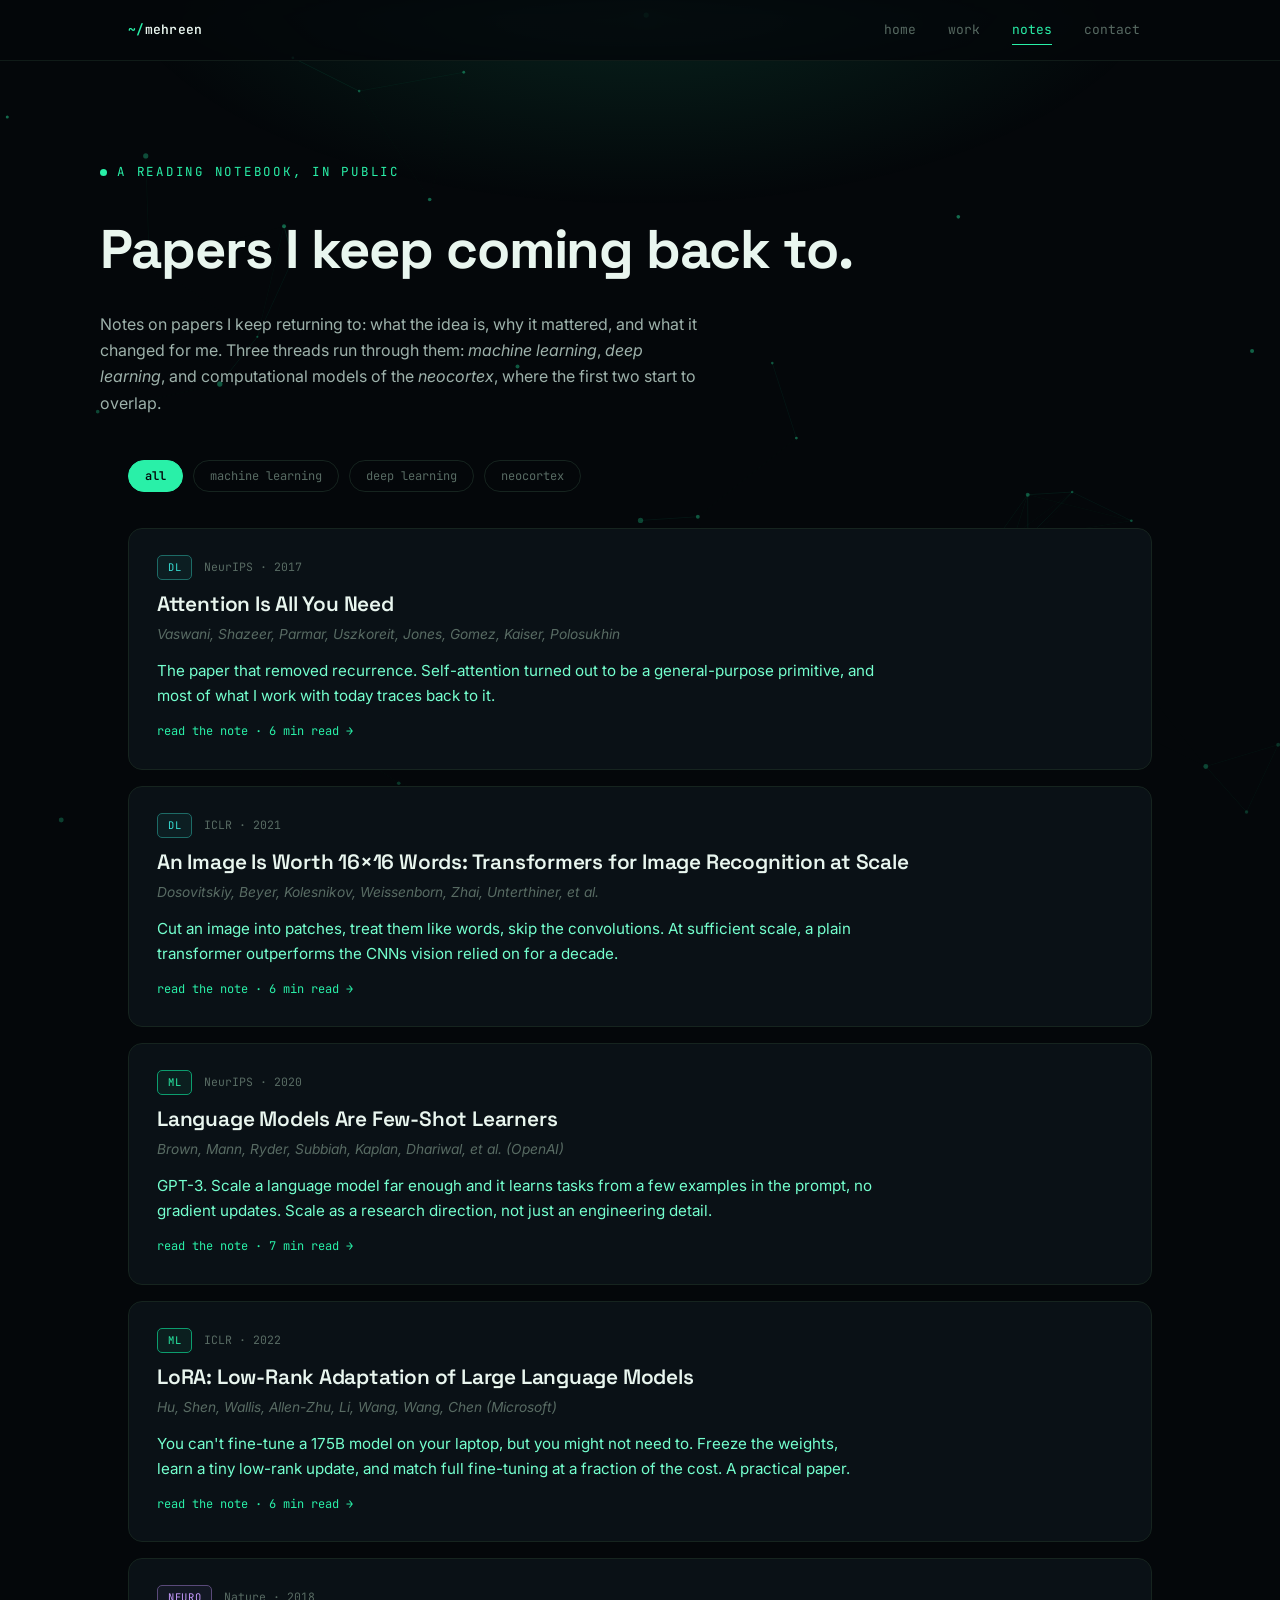
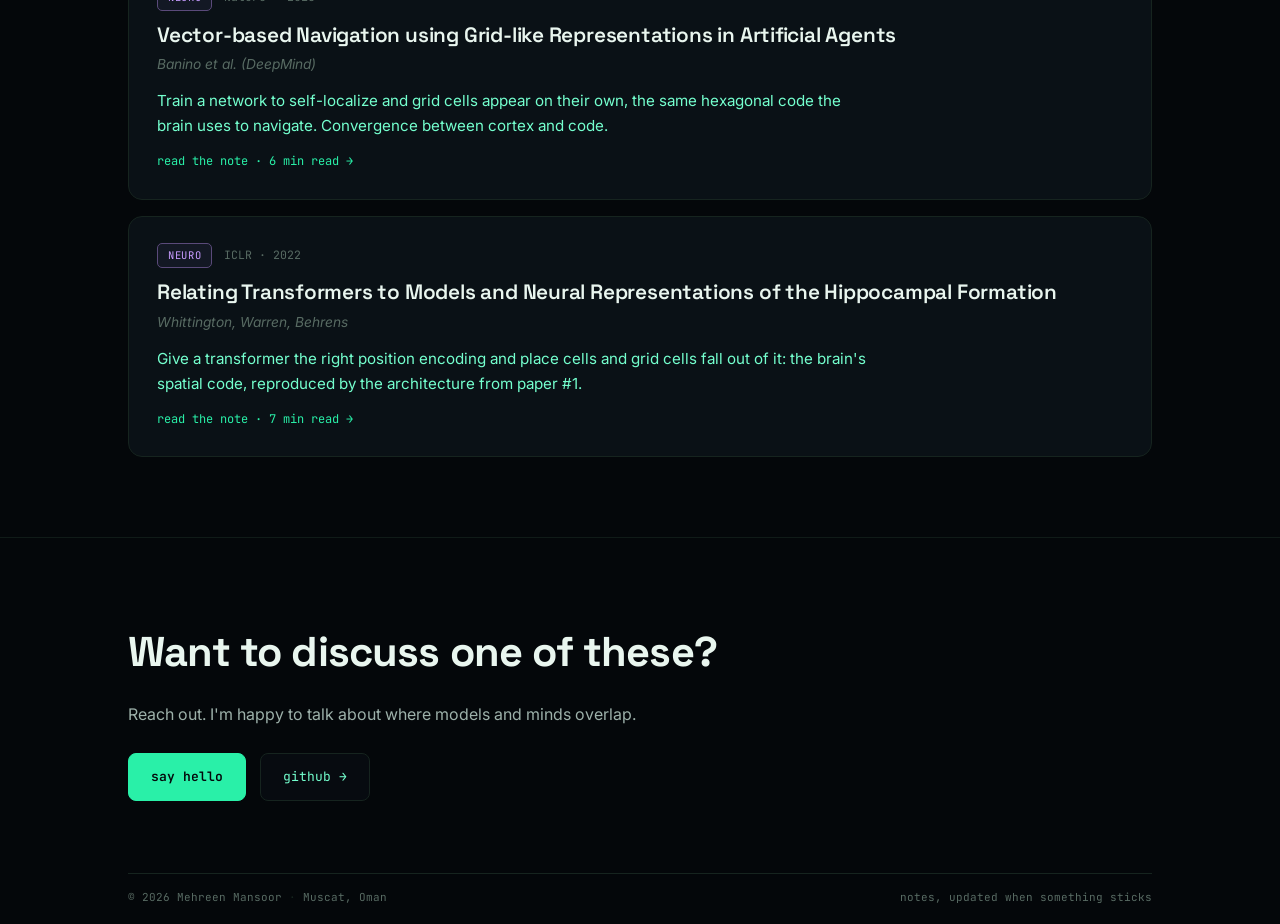
==== papers.html @ 43a65674 "Initial GitHub Pages site" ====
<!DOCTYPE html>
<html lang="en">
<head>
<meta charset="UTF-8">
<meta name="viewport" content="width=device-width, initial-scale=1.0">
<title>Notes — Papers I Love · Mehreen Mansoor</title>
<meta name="description" content="Paper notes by Mehreen Mansoor: machine learning, deep learning, and computational models of the neocortex.">
<link rel="preconnect" href="https://fonts.googleapis.com">
<link rel="preconnect" href="https://fonts.gstatic.com" crossorigin>
<link href="https://fonts.googleapis.com/css2?family=Space+Grotesk:wght@400;500;600;700&family=JetBrains+Mono:wght@400;500;600&family=Inter:wght@400;500;600&display=swap" rel="stylesheet">
<link rel="stylesheet" href="assets/style.css">
</head>
<body data-base="">
<canvas id="neural"></canvas>

<nav><div class="wrap nav-inner">
  <a class="nav-logo" href="index.html"><span class="tilde">~/</span>mehreen</a>
  <div class="nav-links">
    <a href="index.html">home</a>
    <a href="work.html">work</a>
    <a href="papers.html" class="active">notes</a>
    <a href="index.html#contact">contact</a>
  </div>
</div></nav>

<div class="wrap page-head">
  <span class="eyebrow"><span class="dot"></span> a reading notebook, in public</span>
  <h1>Papers I keep coming back to.</h1>
  <p>Notes on papers I keep returning to: what the idea is, why it mattered, and what it changed for me. Three threads run through them: <em>machine learning</em>, <em>deep learning</em>, and computational models of the <em>neocortex</em>, where the first two start to overlap.</p>
</div>

<main class="wrap" style="padding-bottom:40px;">
  <div class="filters">
    <button class="filter active" data-filter="all">all</button>
    <button class="filter" data-filter="ml">machine learning</button>
    <button class="filter" data-filter="dl">deep learning</button>
    <button class="filter" data-filter="neuro">neocortex</button>
  </div>
  <div class="paper-list" id="paper-list"></div>
</main>

<footer id="contact"><div class="wrap">
  <div class="foot-cta reveal">
    <h2>Want to discuss one of these?</h2>
    <p>Reach out. I'm happy to talk about where models and minds overlap.</p>
    <div class="foot-links" id="foot-links"></div>
  </div>
  <div class="statusbar">
    <div class="left"><span id="foot-name"></span><span id="foot-loc"></span></div>
    <span>notes, updated when something sticks</span>
  </div>
</div></footer>

<script src="assets/data.js"></script>
<script src="assets/papers.js"></script>
<script src="assets/app.js"></script>
</body>
</html>
---- assets/style.css ----
/* ============================================================
   mehreen.dev — theme & layout
   All colors live in :root. Change --accent to re-theme.
   ============================================================ */
:root{
  --bg:        #04070a;
  --bg-2:      #070c10;
  --panel:     #0a1116;
  --panel-2:   #0c141a;
  --line:      #16241f;
  --line-soft: #101b18;
  --text:      #9db1aa;
  --bright:    #e9f6ef;
  --dim:       #586b63;
  --accent:    #29f0a8;   /* emerald — the bling */
  --accent-2:  #74ffce;
  --accent-deep:#0c9d6e;
  --cyan:      #38e0d6;   /* secondary accent */
  --glow:      rgba(41,240,168,.55);
  --glow-soft: rgba(41,240,168,.14);

  --sx-kw:  #29f0a8;
  --sx-fn:  #38e0d6;
  --sx-str: #cfeede;
  --sx-cm:  #3d5249;

  --mono: "JetBrains Mono", ui-monospace, monospace;
  --disp: "Space Grotesk", sans-serif;
  --body: "Inter", system-ui, sans-serif;

  --maxw: 1080px;
}

*{ margin:0; padding:0; box-sizing:border-box; }
html{ scroll-behavior:smooth; }
body{
  background:var(--bg);
  color:var(--text);
  font-family:var(--body);
  font-size:16px; line-height:1.65;
  -webkit-font-smoothing:antialiased;
  overflow-x:hidden;
  animation:pageIn .6s ease both;
}
@keyframes pageIn{ from{ opacity:0; } to{ opacity:1; } }
::selection{ background:var(--accent); color:#04070a; }

/* canvas backdrop sits behind everything */
#neural{
  position:fixed; inset:0; z-index:0; pointer-events:none;
  opacity:.9;
}
/* atmospheric glow at top */
body::before{
  content:""; position:fixed; inset:0; z-index:0; pointer-events:none;
  background:radial-gradient(60% 40% at 50% -5%, var(--glow-soft), transparent 70%);
}

a{ color:var(--accent-2); text-decoration:none; }
a:hover{ color:var(--accent); }
a:focus-visible, button:focus-visible{
  outline:2px solid var(--accent); outline-offset:3px; border-radius:3px;
}

.wrap{ max-width:var(--maxw); margin:0 auto; padding:0 28px; position:relative; z-index:2; }

/* ---------------- nav ---------------- */
nav{
  position:sticky; top:0; z-index:40;
  background:#04070ad9; backdrop-filter:blur(12px);
  border-bottom:1px solid var(--line-soft);
}
.nav-inner{
  display:flex; align-items:center; justify-content:space-between;
  height:60px; font-family:var(--mono); font-size:13px;
}
.nav-logo{ color:var(--bright); font-weight:600; letter-spacing:.02em; }
.nav-logo .tilde{ color:var(--accent); }
.nav-logo:hover{ color:var(--bright); }
.nav-links{ display:flex; gap:8px; }
.nav-links a{
  color:var(--dim); padding:6px 12px; border-radius:6px;
  position:relative; transition:color .18s;
}
.nav-links a:hover{ color:var(--accent-2); }
.nav-links a.active{ color:var(--accent); }
.nav-links a::after{
  content:""; position:absolute; left:12px; right:12px; bottom:2px; height:1px;
  background:var(--accent); transform:scaleX(0); transform-origin:left;
  transition:transform .22s ease;
}
.nav-links a:hover::after, .nav-links a.active::after{ transform:scaleX(1); }

/* ---------------- hero ---------------- */
header.hero{ padding:120px 0 84px; position:relative; }
.eyebrow{
  font-family:var(--mono); font-size:12.5px; color:var(--accent);
  letter-spacing:.14em; text-transform:uppercase; margin-bottom:22px;
  display:inline-flex; align-items:center; gap:10px;
}
.eyebrow .dot{
  width:7px; height:7px; border-radius:50%; background:var(--accent);
  box-shadow:0 0 0 0 var(--glow); animation:pulse 2.4s infinite;
}
@keyframes pulse{
  0%{ box-shadow:0 0 0 0 var(--glow); }
  70%{ box-shadow:0 0 0 9px rgba(41,240,168,0); }
  100%{ box-shadow:0 0 0 0 rgba(41,240,168,0); }
}
.hero h1{
  font-family:var(--disp); font-weight:700; color:var(--bright);
  font-size:clamp(2.8rem, 7.5vw, 5.4rem); line-height:.98;
  letter-spacing:-0.03em; margin-bottom:24px;
}
.hero h1 .grad{
  background:linear-gradient(105deg, var(--accent) 0%, var(--cyan) 60%, var(--accent-2) 100%);
  -webkit-background-clip:text; background-clip:text; color:transparent;
  filter:drop-shadow(0 0 26px rgba(41,240,168,.22));
}
/* staggered word entrance */
.hero h1 .w{ display:inline-block; opacity:0; transform:translateY(22px); animation:wordUp .7s cubic-bezier(.2,.7,.2,1) forwards; }
.hero h1 .w:nth-child(2){ animation-delay:.08s; }
@keyframes wordUp{ to{ opacity:1; transform:none; } }

.hero-sub{ font-family:var(--mono); font-size:1rem; color:var(--text); min-height:1.6em; margin-bottom:14px; }
.hero-sub .type-cursor{ display:inline-block; width:9px; height:1.05em; background:var(--accent); vertical-align:-2px; margin-left:2px; animation:blink 1.1s steps(1) infinite; }
@keyframes blink{ 50%{ opacity:0; } }
.hero-lead{ font-size:1.1rem; max-width:54ch; color:var(--text); }
.hero-cta{ margin-top:34px; display:flex; gap:14px; flex-wrap:wrap; align-items:center; }
.hero-meta{ margin-top:30px; font-family:var(--mono); font-size:12.5px; color:var(--dim); display:flex; gap:8px 22px; flex-wrap:wrap; }
.hero-meta a{ color:var(--dim); } .hero-meta a:hover{ color:var(--accent-2); }
.hero-meta b{ color:var(--accent); font-weight:500; margin-right:7px; }

.btn{
  font-family:var(--mono); font-size:13px; padding:12px 22px; border-radius:8px;
  border:1px solid var(--line); color:var(--accent-2); background:#0a111680;
  transition:border-color .18s, background .18s, transform .18s, box-shadow .18s;
}
.btn:hover{ border-color:var(--accent); color:var(--accent); transform:translateY(-2px); box-shadow:0 10px 30px -14px var(--glow); }
.btn.solid{ background:var(--accent); color:#04070a; font-weight:600; border-color:var(--accent); }
.btn.solid:hover{ background:var(--accent-2); border-color:var(--accent-2); color:#04070a; }

/* ---------------- stats band ---------------- */
.stats{
  display:grid; grid-template-columns:repeat(4,1fr); gap:1px;
  background:var(--line-soft); border:1px solid var(--line-soft); border-radius:8px;
  overflow:hidden; margin-top:8px;
}
.stat{ background:var(--bg-2); padding:26px 24px; min-width:0; }
.stat .n{ font-family:var(--disp); font-weight:700; font-size:2.2rem; color:var(--bright); letter-spacing:-.02em; }
.stat .n .accent{ color:var(--accent); }
.stat .l{ font-family:var(--mono); font-size:11.5px; color:var(--dim); margin-top:6px; letter-spacing:.02em; text-transform:lowercase; }

/* ---------------- sections ---------------- */
section{ padding:72px 0; }
section + section{ border-top:1px solid var(--line-soft); }
.sec-head{
  font-family:var(--mono); font-size:13px; color:var(--accent);
  display:flex; align-items:center; gap:14px; margin-bottom:40px; letter-spacing:.04em;
}
.sec-head .hash{ color:var(--dim); }
.sec-head .muted{ color:var(--dim); }
.sec-head .rule{ flex:1; height:1px; background:linear-gradient(90deg, var(--line) 0%, transparent 100%); }

/* about */
.about-grid{ display:grid; grid-template-columns:1.6fr 1fr; gap:52px; }
.about-grid p + p{ margin-top:16px; }
.now{ border:1px solid var(--line); border-radius:8px; padding:24px; background:var(--panel); min-width:0; }
.now h4{ font-family:var(--mono); font-size:12px; color:var(--accent); letter-spacing:.06em; text-transform:uppercase; margin-bottom:16px; display:flex; align-items:center; gap:9px; }
.now h4 .dot{ width:7px; height:7px; border-radius:50%; background:var(--accent); animation:pulse 2.4s infinite; }
.now ul{ list-style:none; }
.now li{ position:relative; padding-left:22px; font-size:.93rem; margin:12px 0; overflow-wrap:break-word; }
.now li::before{ content:"▸"; position:absolute; left:0; color:var(--accent); font-size:.8rem; top:2px; }

/* skills */
.skill-row{ display:grid; grid-template-columns:170px 1fr; gap:16px 32px; padding:16px 0; align-items:baseline; }
.skill-row + .skill-row{ border-top:1px dashed var(--line); }
.skill-row .g{ font-family:var(--mono); font-size:12px; color:var(--dim); letter-spacing:.03em; }
.skill-row .g::before{ content:"// "; color:var(--line); }
.chips{ display:flex; flex-wrap:wrap; gap:9px; }
.chip{
  font-family:var(--mono); font-size:12.5px; color:var(--text);
  border:1px solid var(--line); border-radius:6px; padding:5px 12px; background:#0a111680;
  transition:border-color .16s, color .16s, box-shadow .16s, transform .16s;
}
.chip:hover{ border-color:var(--accent); color:var(--accent); box-shadow:0 0 18px -8px var(--glow); transform:translateY(-1px); }

/* experience timeline */
.xp{ display:grid; grid-template-columns:210px 1fr; gap:6px 38px; padding:30px 0; }
.xp + .xp{ border-top:1px dashed var(--line); }
.xp-when{ font-family:var(--mono); font-size:12.5px; color:var(--accent); padding-top:5px; }
.xp-when .where{ display:block; color:var(--dim); margin-top:4px; }
.xp h3{ font-family:var(--disp); color:var(--bright); font-size:1.15rem; font-weight:600; letter-spacing:-.01em; }
.xp h3 .org{ color:var(--accent); }
.xp ul{ list-style:none; margin-top:12px; }
.xp li{ position:relative; padding-left:22px; font-size:.95rem; margin-top:8px; }
.xp li::before{ content:"▸"; position:absolute; left:0; color:var(--accent-deep); font-size:.78rem; top:3px; }

/* projects */
.proj-grid{ display:grid; grid-template-columns:repeat(2,1fr); gap:18px; }
.proj{
  border:1px solid var(--line); border-radius:8px; padding:24px; background:var(--panel);
  display:flex; flex-direction:column; gap:11px; position:relative; overflow:hidden;
  transition:border-color .2s, transform .2s, box-shadow .2s;
  min-width:0;
}
.proj::after{
  content:""; position:absolute; inset:0; border-radius:8px; pointer-events:none;
  background:radial-gradient(120% 80% at 100% 0%, var(--glow-soft), transparent 55%);
  opacity:0; transition:opacity .25s;
}
.proj:hover{ border-color:var(--accent); transform:translateY(-3px); box-shadow:0 20px 50px -28px var(--glow); }
.proj:hover::after{ opacity:1; }
.proj h3{ font-family:var(--disp); color:var(--bright); font-size:1.08rem; font-weight:600; line-height:1.25; overflow-wrap:break-word; }
.proj .stack{ font-family:var(--mono); font-size:11px; color:var(--accent); letter-spacing:.01em; line-height:1.6; overflow-wrap:anywhere; }
.proj p{ font-size:.92rem; flex:1; overflow-wrap:break-word; }
.proj .repo{ font-family:var(--mono); font-size:12px; color:var(--accent-2); margin-top:auto; }
.proj .repo::before{ content:"→ "; }
.proj .repo.muted{ color:var(--dim); }

/* education + certs */
.two-col{ display:grid; grid-template-columns:1fr 1fr; gap:52px; }
.edu-item + .edu-item{ margin-top:24px; }
.edu-item .school{ font-family:var(--disp); color:var(--bright); font-weight:600; }
.edu-item .degree{ font-size:.92rem; margin-top:3px; }
.edu-item .period{ font-family:var(--mono); font-size:12px; color:var(--accent); margin-top:5px; }
.edu-item .detail{ font-size:.84rem; color:var(--dim); margin-top:6px; }
.cert{ border-left:2px solid var(--line); padding:4px 0 4px 18px; }
.cert + .cert{ margin-top:18px; }
.cert:hover{ border-color:var(--accent); }
.cert .org{ font-family:var(--mono); font-size:11px; color:var(--accent); }
.cert .name{ color:var(--bright); font-weight:500; font-size:.95rem; margin-top:4px; }
.cert .year{ font-family:var(--mono); font-size:11px; color:var(--dim); margin-top:4px; }
.langline{ margin-top:30px; font-family:var(--mono); font-size:12.5px; color:var(--dim); }
.langline b{ color:var(--accent); font-weight:500; }

/* ---------------- papers / blog ---------------- */
.page-head{ padding:96px 0 36px; }
.page-head h1{ font-family:var(--disp); font-weight:700; color:var(--bright); font-size:clamp(2.2rem,5vw,3.4rem); letter-spacing:-.02em; }
.page-head p{ max-width:60ch; margin-top:16px; }

.filters{ display:flex; gap:10px; flex-wrap:wrap; margin:8px 0 36px; }
.filter{
  font-family:var(--mono); font-size:12px; color:var(--dim);
  border:1px solid var(--line); border-radius:20px; padding:7px 16px; background:transparent;
  cursor:pointer; transition:all .16s;
}
.filter:hover{ color:var(--accent-2); border-color:var(--accent-deep); }
.filter.active{ color:#04070a; background:var(--accent); border-color:var(--accent); font-weight:600; }

.paper-list{ display:flex; flex-direction:column; gap:16px; }
.paper-card{
  display:block; border:1px solid var(--line); border-radius:14px; padding:26px 28px;
  background:var(--panel); position:relative; overflow:hidden;
  transition:border-color .2s, transform .2s, box-shadow .2s;
}
.paper-card::before{
  content:""; position:absolute; left:0; top:0; bottom:0; width:3px;
  background:var(--accent); transform:scaleY(0); transform-origin:top; transition:transform .25s;
}
.paper-card:hover{ border-color:var(--accent); transform:translateX(4px); box-shadow:0 18px 50px -30px var(--glow); }
.paper-card:hover::before{ transform:scaleY(1); }
.paper-card .top{ display:flex; align-items:center; gap:12px; margin-bottom:12px; flex-wrap:wrap; }
.tag{ font-family:var(--mono); font-size:10.5px; letter-spacing:.06em; text-transform:uppercase; padding:3px 10px; border-radius:5px; border:1px solid; }
.tag.ml{ color:var(--accent); border-color:var(--accent-deep); background:rgba(41,240,168,.06); }
.tag.dl{ color:var(--cyan); border-color:#1d6b66; background:rgba(56,224,214,.06); }
.tag.neuro{ color:#c79bff; border-color:#5a4a7a; background:rgba(170,130,255,.06); }
.paper-card .year{ font-family:var(--mono); font-size:11.5px; color:var(--dim); }
.paper-card h3{ font-family:var(--disp); color:var(--bright); font-size:1.3rem; font-weight:600; letter-spacing:-.01em; line-height:1.2; }
.paper-card .authors{ font-size:.86rem; color:var(--dim); margin-top:6px; font-style:italic; }
.paper-card .blurb{ font-size:.95rem; margin-top:12px; max-width:72ch; }
.paper-card .read{ font-family:var(--mono); font-size:12px; color:var(--accent); margin-top:14px; display:inline-block; }
.paper-card .read::after{ content:" →"; transition:margin .18s; }
.paper-card:hover .read::after{ margin-left:5px; }

/* teaser cards on home */
.teaser-grid{ display:grid; grid-template-columns:repeat(3,1fr); gap:16px; }
.teaser{
  border:1px solid var(--line); border-radius:12px; padding:22px; background:var(--panel);
  display:flex; flex-direction:column; gap:10px; transition:border-color .2s, transform .2s, box-shadow .2s;
}
.teaser:hover{ border-color:var(--accent); transform:translateY(-3px); box-shadow:0 16px 40px -26px var(--glow); }
.teaser h4{ font-family:var(--disp); color:var(--bright); font-size:1.02rem; font-weight:600; line-height:1.25; flex:1; }
.teaser .meta{ font-family:var(--mono); font-size:11px; color:var(--dim); }

/* ---------------- article (post) ---------------- */
.article{ max-width:740px; margin:0 auto; padding:40px 28px 0; position:relative; z-index:2; }
.back{ font-family:var(--mono); font-size:12.5px; color:var(--dim); }
.back::before{ content:"← "; }
.back:hover{ color:var(--accent); }
.art-head{ margin:28px 0 8px; }
.art-head .top{ display:flex; gap:12px; align-items:center; margin-bottom:18px; flex-wrap:wrap; }
.art-head h1{ font-family:var(--disp); font-weight:700; color:var(--bright); font-size:clamp(1.9rem,4.4vw,2.9rem); line-height:1.08; letter-spacing:-.02em; }
.readtime{ font-family:var(--mono); font-size:11.5px; color:var(--dim); }
.paper-meta{
  border:1px solid var(--line); border-radius:12px; padding:20px 22px; background:var(--panel);
  margin:26px 0 36px; font-size:.9rem;
}
.paper-meta .row{ display:flex; gap:12px; margin:7px 0; }
.paper-meta .k{ font-family:var(--mono); font-size:11px; color:var(--accent); min-width:78px; text-transform:uppercase; letter-spacing:.04em; padding-top:2px; }
.paper-meta .v{ color:var(--text); }
.paper-meta a{ font-family:var(--mono); font-size:.85rem; }

.prose{ font-size:1.06rem; line-height:1.78; color:#b3c5bd; }
.prose h2{ font-family:var(--disp); color:var(--bright); font-size:1.45rem; font-weight:600; letter-spacing:-.01em; margin:42px 0 14px; }
.prose h2::before{ content:"# "; color:var(--accent); font-family:var(--mono); font-size:1rem; }
.prose p{ margin:16px 0; }
.prose strong{ color:var(--bright); font-weight:600; }
.prose em{ color:var(--accent-2); font-style:normal; }
.prose code{ font-family:var(--mono); font-size:.86em; color:var(--accent); background:#0a1116; border:1px solid var(--line); border-radius:5px; padding:1px 6px; }
.prose a{ text-decoration:underline; text-underline-offset:3px; text-decoration-color:var(--accent-deep); }
.pull{
  border-left:3px solid var(--accent); padding:6px 0 6px 24px; margin:32px 0;
  font-family:var(--disp); font-size:1.32rem; line-height:1.4; color:var(--bright); font-weight:500;
}
.takeaways{ border:1px solid var(--line); border-radius:12px; padding:24px 26px; background:var(--panel); margin:40px 0; }
.takeaways h3{ font-family:var(--mono); font-size:12px; color:var(--accent); letter-spacing:.06em; text-transform:uppercase; margin-bottom:14px; }
.takeaways ul{ list-style:none; }
.takeaways li{ position:relative; padding-left:24px; margin:10px 0; font-size:.97rem; }
.takeaways li::before{ content:"✓"; position:absolute; left:0; color:var(--accent); }
.post-nav{ display:flex; justify-content:space-between; gap:16px; margin:48px 0 0; font-family:var(--mono); font-size:12.5px; flex-wrap:wrap; }
.post-nav a{ color:var(--dim); max-width:46%; }
.post-nav a:hover{ color:var(--accent); }
.post-nav .lbl{ display:block; color:var(--accent); font-size:10.5px; letter-spacing:.06em; text-transform:uppercase; margin-bottom:4px; }

/* ---------------- footer ---------------- */
footer{ border-top:1px solid var(--line-soft); padding:80px 0 0; margin-top:40px; position:relative; z-index:2; }
.foot-cta h2{ font-family:var(--disp); color:var(--bright); font-weight:700; font-size:clamp(1.8rem,3.6vw,2.6rem); letter-spacing:-.02em; margin-bottom:14px; }
.foot-cta p{ max-width:54ch; }
.foot-links{ margin-top:26px; display:flex; gap:14px; flex-wrap:wrap; }
.statusbar{
  margin-top:72px; border-top:1px solid var(--line);
  font-family:var(--mono); font-size:11px; color:var(--dim);
  display:flex; justify-content:space-between; padding:14px 0 18px; gap:16px; flex-wrap:wrap;
}
.statusbar .left span + span::before{ content:"  ·  "; color:var(--line); }

/* ---------------- reveal ---------------- */
.reveal{ opacity:0; transform:translateY(16px); transition:opacity .6s ease, transform .6s ease; }
.reveal.in{ opacity:1; transform:none; }

/* ---------------- responsive ---------------- */
@media (max-width: 920px){
  .about-grid, .two-col{ grid-template-columns:1fr; gap:34px; }
  .stats{ grid-template-columns:1fr 1fr; }
  .proj-grid, .teaser-grid{ grid-template-columns:1fr 1fr; }
}
@media (max-width: 640px){
  header.hero{ padding:88px 0 56px; }
  .nav-links{ gap:2px; }
  .nav-links a{ padding:6px 9px; }
  .xp, .skill-row{ grid-template-columns:1fr; }
  .xp-when .where{ display:inline; margin-left:10px; }
  .proj-grid, .teaser-grid{ grid-template-columns:1fr; }
  .stats{ grid-template-columns:1fr 1fr; }
  .stat .n{ font-size:1.8rem; }
}
@media (prefers-reduced-motion: reduce){
  *{ animation:none !important; transition:none !important; }
  .reveal{ opacity:1; transform:none; }
  html{ scroll-behavior:auto; }
  #neural{ display:none; }
}
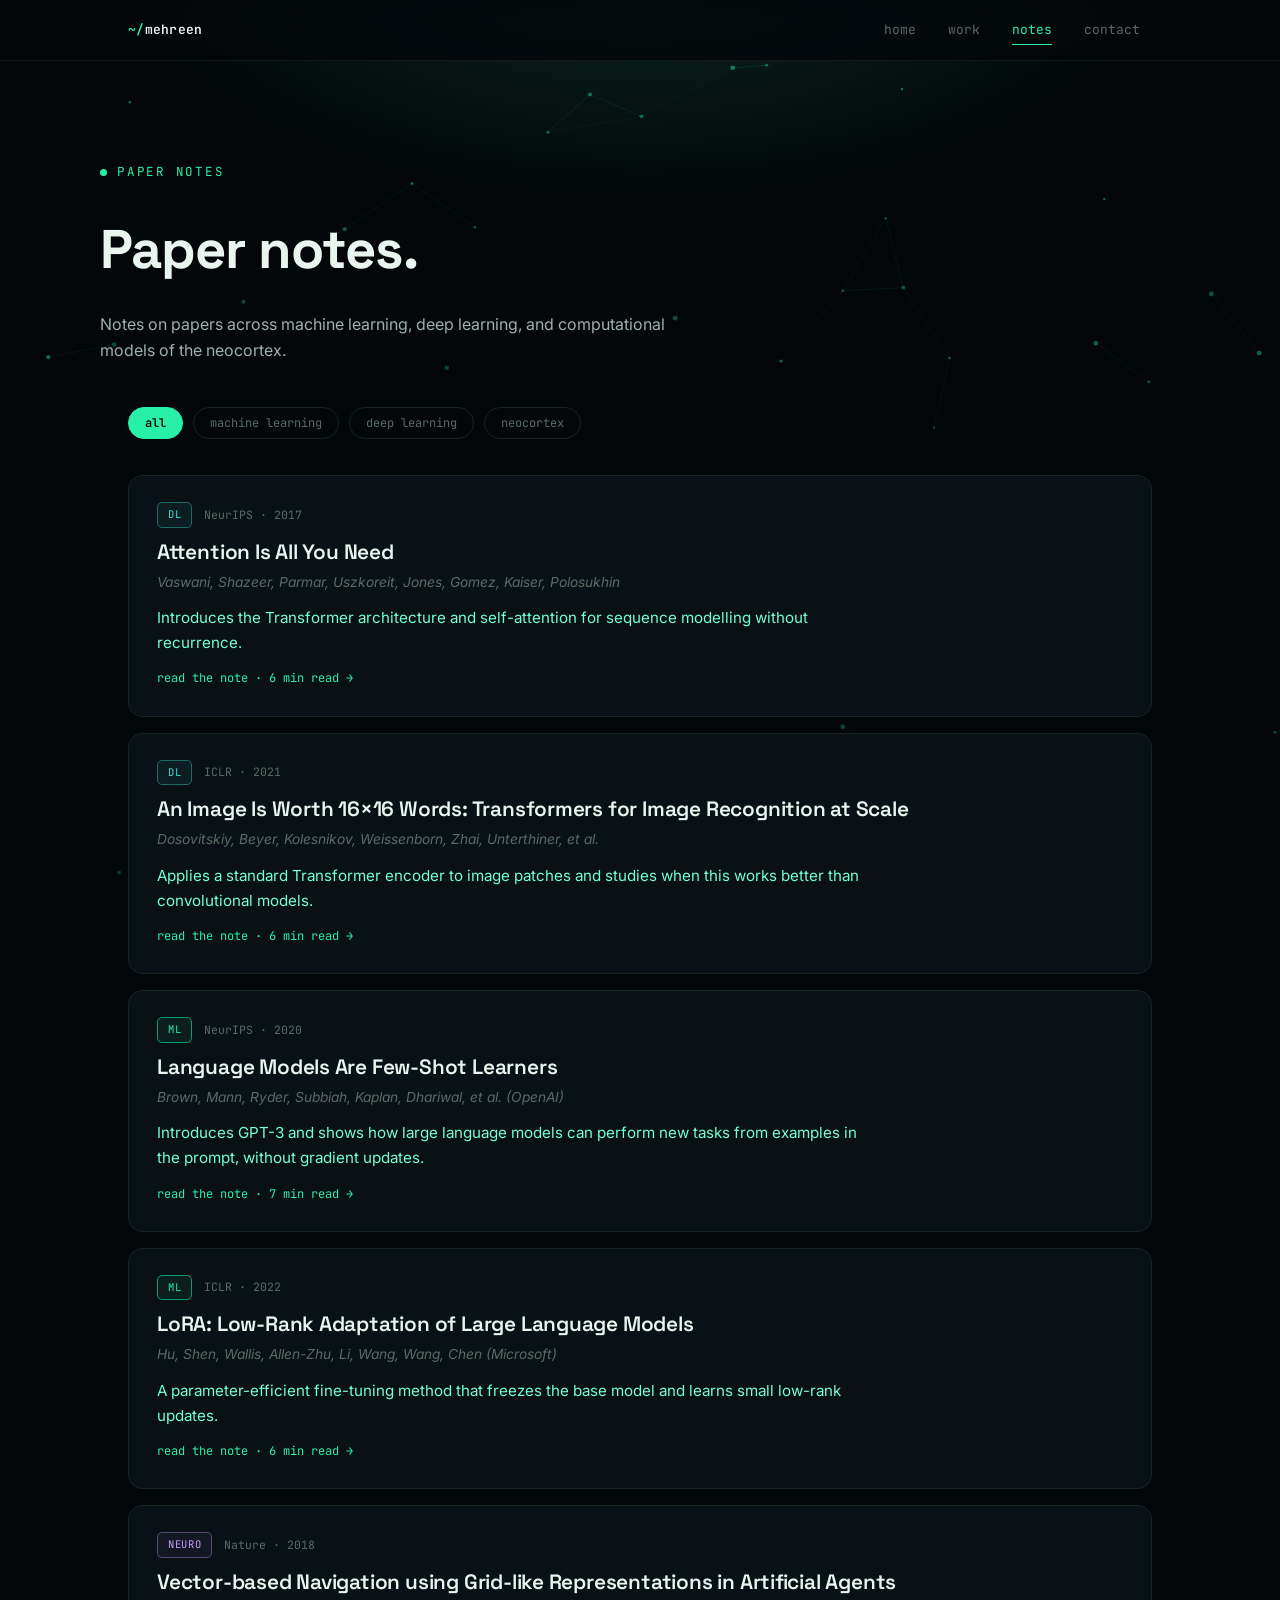
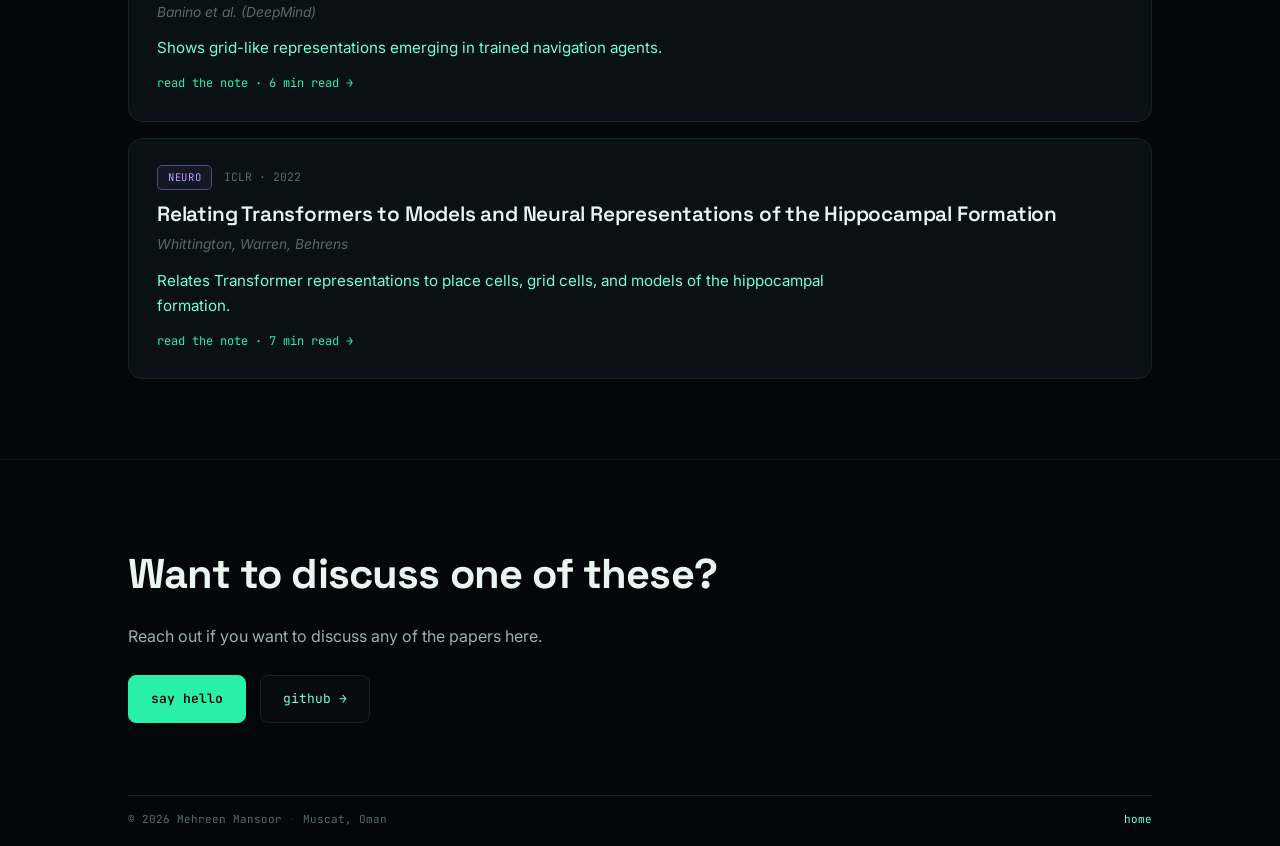
==== commit 3245ef99: "" ====
--- a/papers.html
+++ b/papers.html
@@ -4,7 +4,7 @@
 <meta charset="UTF-8">
 <meta name="viewport" content="width=device-width, initial-scale=1.0">
 <title>Notes — Papers I Love · Mehreen Mansoor</title>
-<meta name="description" content="Paper notes by Mehreen Mansoor: machine learning, deep learning, and computational models of the neocortex.">
+<meta name="description" content="Paper notes by Mehreen Mansoor.">
 <link rel="preconnect" href="https://fonts.googleapis.com">
 <link rel="preconnect" href="https://fonts.gstatic.com" crossorigin>
 <link href="https://fonts.googleapis.com/css2?family=Space+Grotesk:wght@400;500;600;700&family=JetBrains+Mono:wght@400;500;600&family=Inter:wght@400;500;600&display=swap" rel="stylesheet">
@@ -24,9 +24,9 @@
 </div></nav>
 
 <div class="wrap page-head">
-  <span class="eyebrow"><span class="dot"></span> a reading notebook, in public</span>
-  <h1>Papers I keep coming back to.</h1>
-  <p>Notes on papers I keep returning to: what the idea is, why it mattered, and what it changed for me. Three threads run through them: <em>machine learning</em>, <em>deep learning</em>, and computational models of the <em>neocortex</em>, where the first two start to overlap.</p>
+  <span class="eyebrow"><span class="dot"></span> paper notes</span>
+  <h1>Paper notes.</h1>
+  <p>Notes on papers across machine learning, deep learning, and computational models of the neocortex.</p>
 </div>
 
 <main class="wrap" style="padding-bottom:40px;">
@@ -42,12 +42,12 @@
 <footer id="contact"><div class="wrap">
   <div class="foot-cta reveal">
     <h2>Want to discuss one of these?</h2>
-    <p>Reach out. I'm happy to talk about where models and minds overlap.</p>
+    <p>Reach out if you want to discuss any of the papers here.</p>
     <div class="foot-links" id="foot-links"></div>
   </div>
   <div class="statusbar">
     <div class="left"><span id="foot-name"></span><span id="foot-loc"></span></div>
-    <span>notes, updated when something sticks</span>
+    <span><a href="index.html">home</a></span>
   </div>
 </div></footer>
 
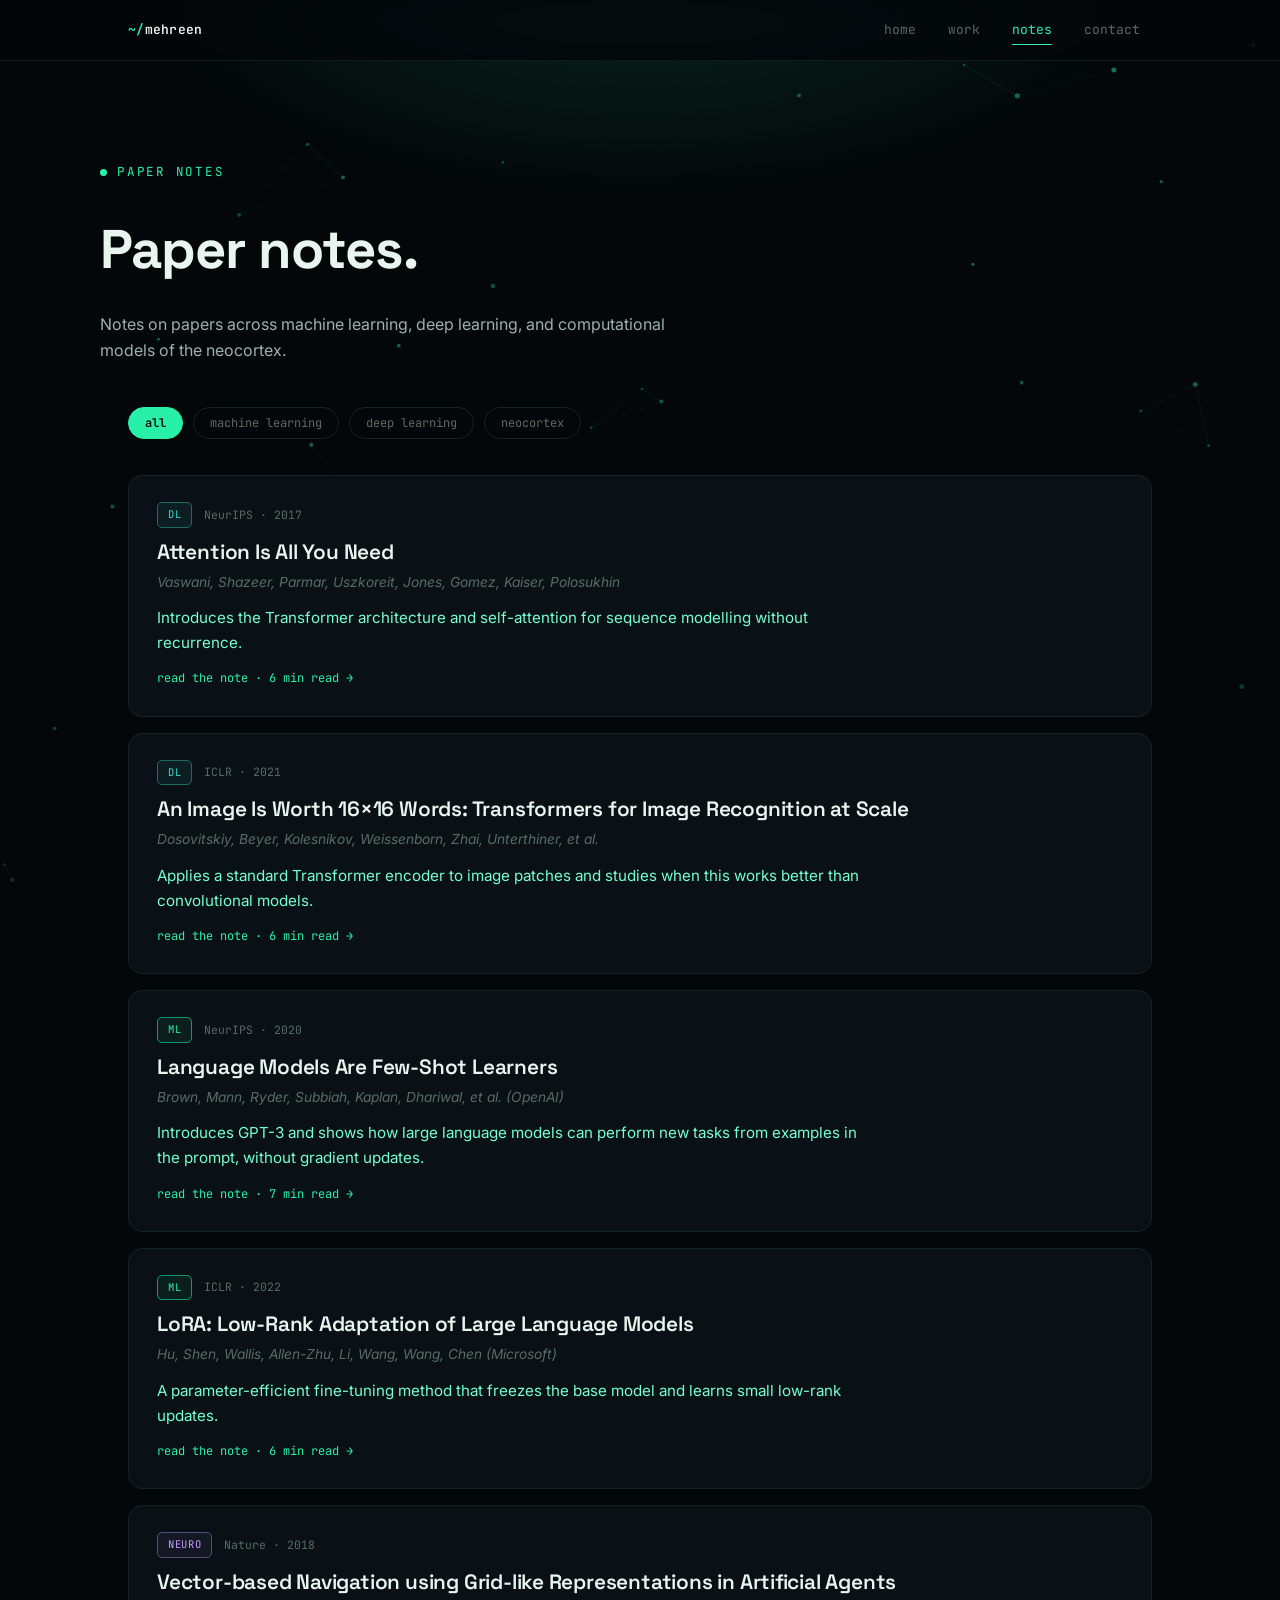
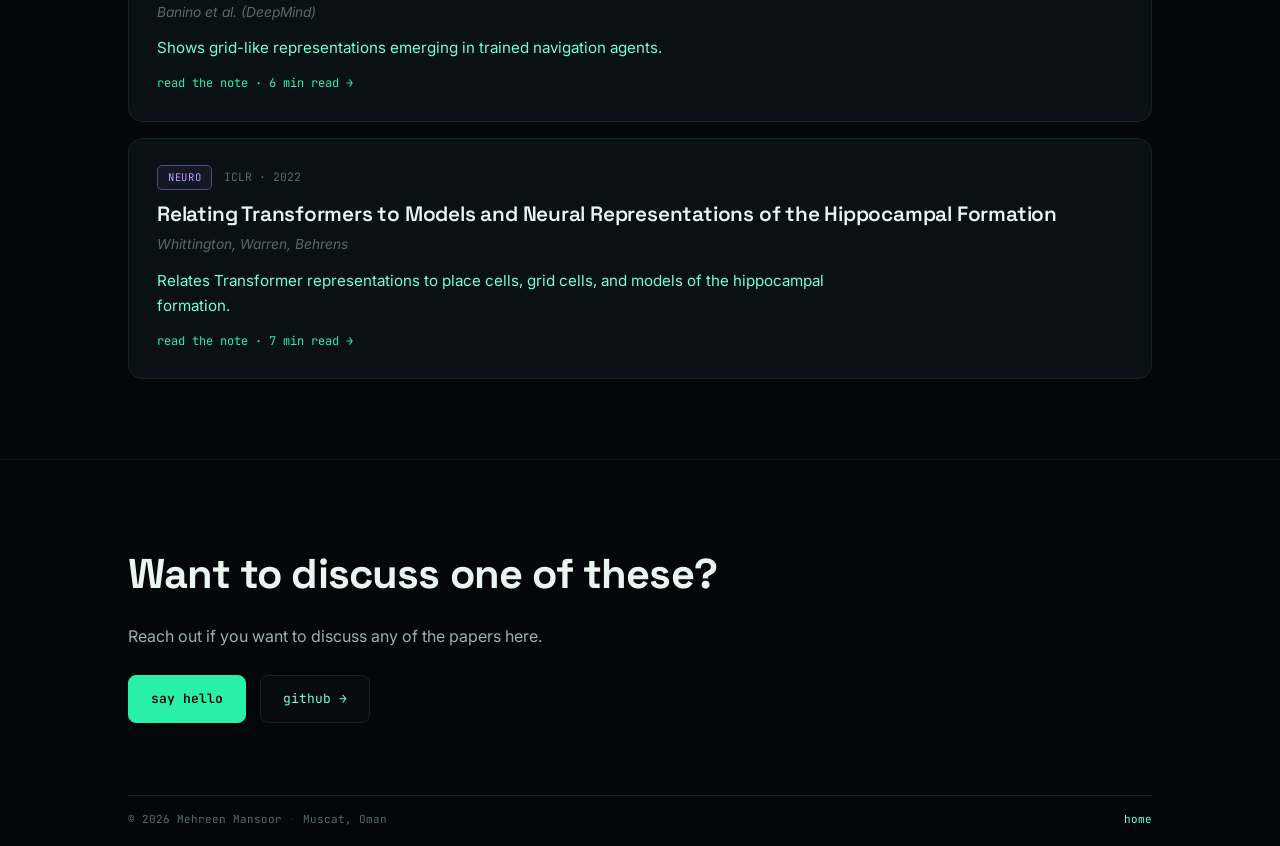
==== commit e841004c: "Clean up portfolio copy and bust asset cache" ====
--- a/papers.html
+++ b/papers.html
@@ -8,7 +8,7 @@
 <link rel="preconnect" href="https://fonts.googleapis.com">
 <link rel="preconnect" href="https://fonts.gstatic.com" crossorigin>
 <link href="https://fonts.googleapis.com/css2?family=Space+Grotesk:wght@400;500;600;700&family=JetBrains+Mono:wght@400;500;600&family=Inter:wght@400;500;600&display=swap" rel="stylesheet">
-<link rel="stylesheet" href="assets/style.css">
+<link rel="stylesheet" href="assets/style.css?v=20260612-2">
 </head>
 <body data-base="">
 <canvas id="neural"></canvas>
@@ -51,8 +51,8 @@
   </div>
 </div></footer>
 
-<script src="assets/data.js"></script>
-<script src="assets/papers.js"></script>
-<script src="assets/app.js"></script>
+<script src="assets/data.js?v=20260612-2"></script>
+<script src="assets/papers.js?v=20260612-2"></script>
+<script src="assets/app.js?v=20260612-2"></script>
 </body>
 </html>
